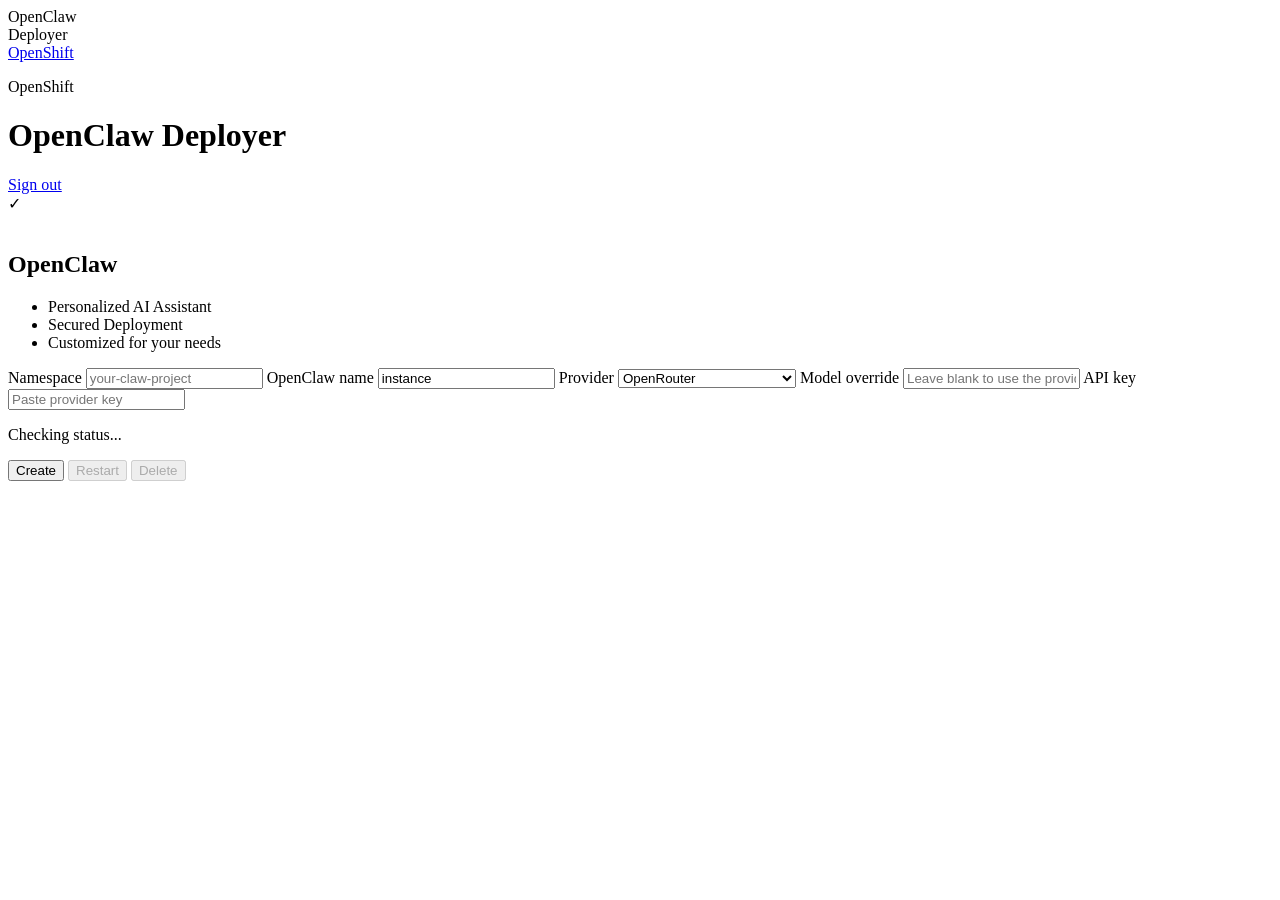
==== cmd/deployer/static/index.html @ 0b364ea1 "Initial commit Signed-off-by: sallyom <somalley@redhat.com>" ====
<!doctype html>
<html lang="en">
  <head>
    <meta charset="utf-8">
    <meta name="viewport" content="width=device-width, initial-scale=1">
    <title>OpenClaw Deployer</title>
    <link rel="icon" href="/static/favicon.svg" type="image/svg+xml">
    <link rel="stylesheet" href="/static/styles.css">
  </head>
  <body>
    <aside class="sidebar">
      <div class="brand">OpenClaw<br><span>Deployer</span></div>
      <nav>
        <a class="active" href="/">OpenShift</a>
      </nav>
    </aside>
    <main class="page">
      <header class="hero">
        <div>
          <p class="eyebrow">OpenShift</p>
          <h1>OpenClaw Deployer</h1>
        </div>
        <div class="account">
          <p class="user" id="user"></p>
          <a class="signout" href="/oauth/sign_out?rd=/">Sign out</a>
        </div>
      </header>

      <section class="grid">
        <article class="card" id="card">
          <div class="corner" id="corner">✓</div>
          <div class="product-summary">
            <div class="card-title">
              <img class="product-logo" src="/static/openclaw.svg" alt="" aria-hidden="true">
              <h2>OpenClaw</h2>
            </div>

            <ul class="features">
              <li>Personalized AI Assistant</li>
              <li>Secured Deployment</li>
              <li>Customized for your needs</li>
            </ul>
          </div>

          <div class="provision-panel">
            <form class="form" id="form">
              <label>
                Namespace
                <input id="namespace" name="namespace" required readonly autocomplete="off" placeholder="your-claw-project">
              </label>
              <label>
                OpenClaw name
                <input id="clawName" name="clawName" required autocomplete="off" value="instance">
              </label>
              <label>
                Provider
                <select id="provider" name="provider">
                  <option value="openrouter">OpenRouter</option>
                  <option value="openai">OpenAI</option>
                  <option value="google">Google Gemini</option>
                  <option value="google-vertex">Google Vertex AI (Gemini)</option>
                  <option value="anthropic">Anthropic</option>
                  <option value="anthropic-vertex">Google Vertex AI (Claude)</option>
                  <option value="xai">xAI</option>
                </select>
              </label>
              <label>
                Model override
                <input id="model" name="model" autocomplete="off" list="model-options" placeholder="Leave blank to use the provider default">
                <datalist id="model-options"></datalist>
              </label>
              <label id="gcp-project-row" hidden>
                GCP Project ID
                <input id="gcpProject" name="gcpProject" autocomplete="off" placeholder="your-project-id">
              </label>
              <label id="gcp-location-row" hidden>
                GCP region
                <input id="gcpLocation" name="gcpLocation" autocomplete="off" placeholder="us-east5">
              </label>
              <label id="api-key-row">
                <span id="credential-label">API key</span>
                <input id="apiKey" name="apiKey" type="password" autocomplete="off" spellcheck="false" placeholder="Paste provider key">
                <textarea id="gcpCredentials" name="gcpCredentials" class="credential-json" autocomplete="off" spellcheck="false" rows="6" placeholder="Paste your service account JSON key" hidden></textarea>
              </label>
            </form>

            <p class="status" id="status">Checking status...</p>
            <div class="running" id="running" hidden>
              <h3>Your OpenClaws</h3>
              <div class="claw-list" id="claw-list"></div>
            </div>

            <div class="actions">
              <button id="provision" type="button">Create</button>
              <button id="restart" type="button" class="secondary" disabled>Restart</button>
              <button id="delete" type="button" class="danger" disabled>Delete</button>
            </div>
          </div>
        </article>
      </section>
    </main>
    <script src="/static/app.js"></script>
  </body>
</html>
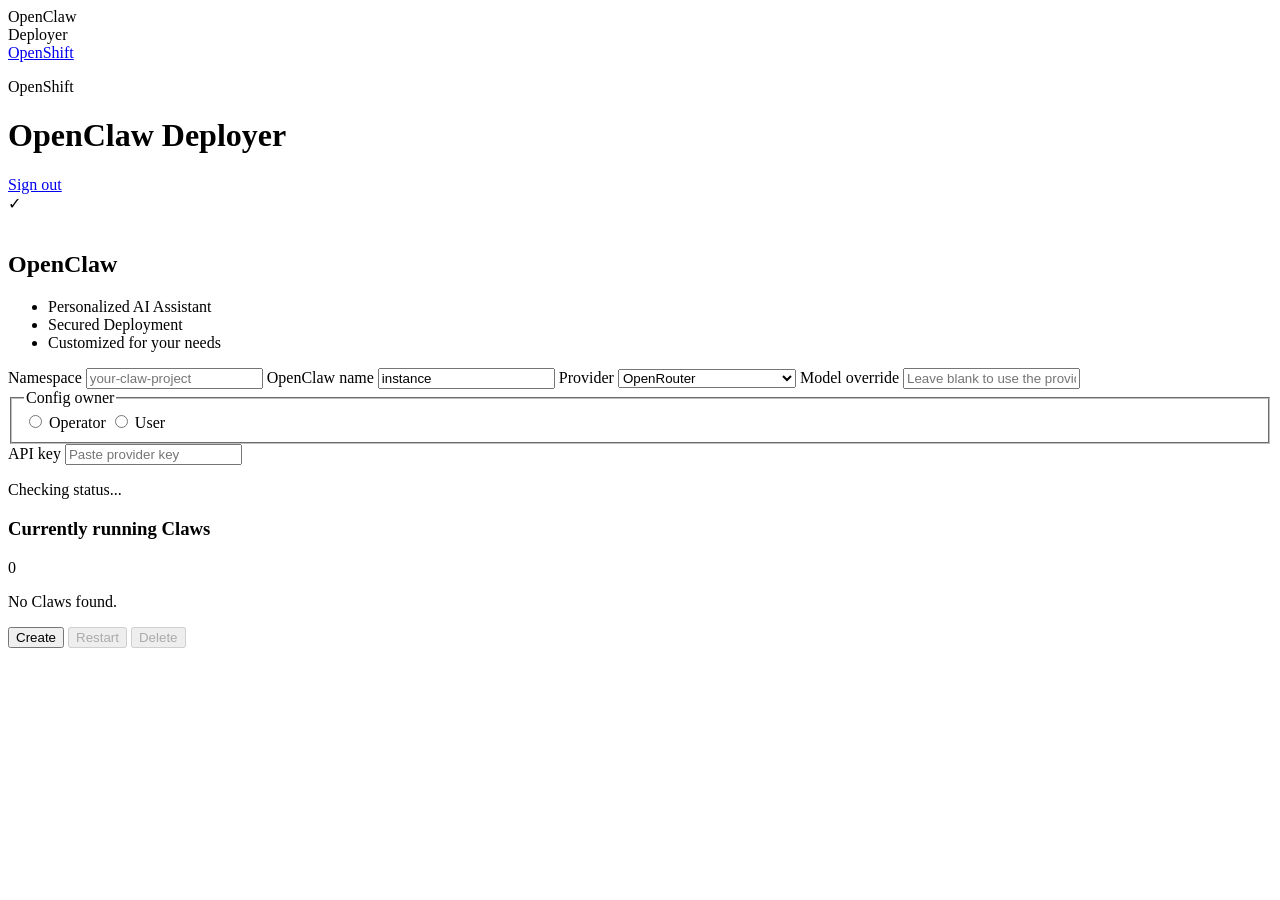
==== commit f6b61ed4: "fixes Signed-off-by: sallyom <somalley@redhat.com>" ====
--- a/cmd/deployer/static/index.html
+++ b/cmd/deployer/static/index.html
@@ -46,7 +46,8 @@
             <form class="form" id="form">
               <label>
                 Namespace
-                <input id="namespace" name="namespace" required readonly autocomplete="off" placeholder="your-claw-project">
+                <input id="namespace" name="namespace" required list="namespace-options" autocomplete="off" placeholder="your-claw-project">
+                <datalist id="namespace-options"></datalist>
               </label>
               <label>
                 OpenClaw name
@@ -69,6 +70,19 @@
                 <input id="model" name="model" autocomplete="off" list="model-options" placeholder="Leave blank to use the provider default">
                 <datalist id="model-options"></datalist>
               </label>
+              <fieldset class="field-group">
+                <legend>Config owner</legend>
+                <div class="segmented">
+                  <label>
+                    <input type="radio" name="management" value="operator">
+                    <span>Operator</span>
+                  </label>
+                  <label>
+                    <input type="radio" name="management" value="user">
+                    <span>User</span>
+                  </label>
+                </div>
+              </fieldset>
               <label id="gcp-project-row" hidden>
                 GCP Project ID
                 <input id="gcpProject" name="gcpProject" autocomplete="off" placeholder="your-project-id">
@@ -85,8 +99,12 @@
             </form>
 
             <p class="status" id="status">Checking status...</p>
-            <div class="running" id="running" hidden>
-              <h3>Your OpenClaws</h3>
+            <div class="running" id="running">
+              <div class="running-header">
+                <h3>Currently running Claws</h3>
+                <span id="running-count">0</span>
+              </div>
+              <p class="empty-state" id="running-empty">No Claws found.</p>
               <div class="claw-list" id="claw-list"></div>
             </div>
 
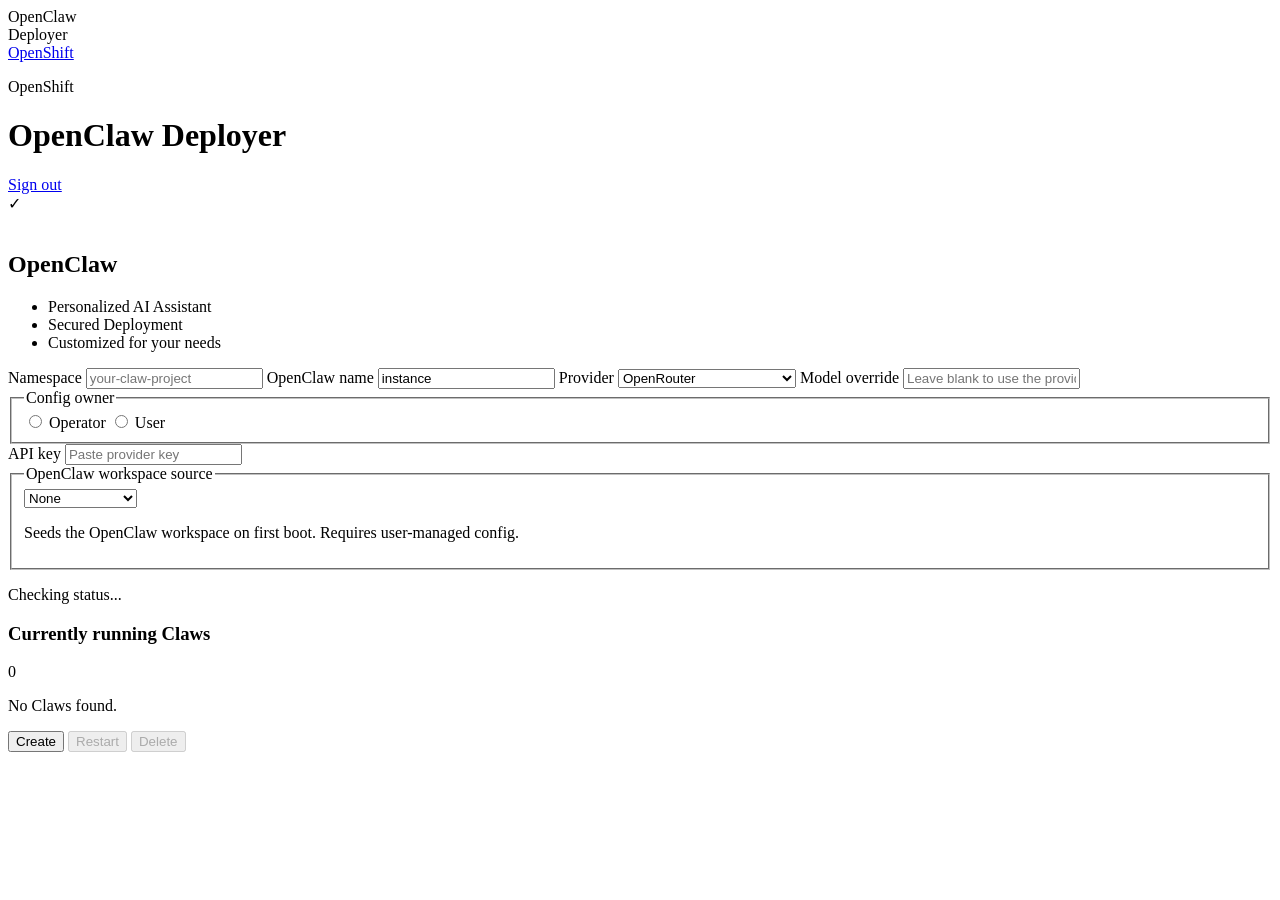
==== commit a4ebecfe: "various dashboard updates and deployer fixes Signed-off-by: sallyom <somalley@redhat.com>" ====
--- a/cmd/deployer/static/index.html
+++ b/cmd/deployer/static/index.html
@@ -96,6 +96,43 @@
                 <input id="apiKey" name="apiKey" type="password" autocomplete="off" spellcheck="false" placeholder="Paste provider key">
                 <textarea id="gcpCredentials" name="gcpCredentials" class="credential-json" autocomplete="off" spellcheck="false" rows="6" placeholder="Paste your service account JSON key" hidden></textarea>
               </label>
+              <fieldset class="field-group" id="filesystem-source-group">
+                <legend>OpenClaw workspace source</legend>
+                <select id="filesystemSource" name="filesystemSource" aria-label="OpenClaw workspace source">
+                  <option value="">None</option>
+                  <option value="git">Git repository</option>
+                  <option value="upload">Upload a folder</option>
+                </select>
+                <p class="field-hint" id="filesystem-source-hint">Seeds the OpenClaw workspace on first boot. Requires user-managed config.</p>
+                <details class="field-note" id="workspace-source-help" hidden>
+                  <summary>What to provide</summary>
+                  <p>A directory tree that seeds the Claw's OpenClaw home (<code>~/.openclaw</code>, on its persistent volume). It is applied once on first boot; edits made later inside the running Claw are preserved.</p>
+                  <ul>
+                    <li><code>workspace-main/</code> → the agent workspace (<code>~/.openclaw/workspace/</code>): e.g. <code>AGENTS.md</code>, <code>SOUL.md</code>, <code>memory/</code>, <code>skills/</code></li>
+                    <li><code>openclaw.json</code> → merged into the Claw's effective config (not copied as a workspace file)</li>
+                    <li>any other top-level folder → copied under <code>~/.openclaw/</code> (e.g. <code>skills/</code> → <code>~/.openclaw/skills/</code>)</li>
+                  </ul>
+                  <p>For Git, the repository root is used, or the subpath you set below.</p>
+                  <p>Full layout reference and examples: <a href="https://github.com/redhat-et/claw-collections" target="_blank" rel="noopener noreferrer">redhat-et/claw-collections</a>.</p>
+                </details>
+                <label id="git-url-row" hidden>
+                  Git URL
+                  <input id="gitURL" name="gitURL" autocomplete="off" placeholder="https://github.com/org/repo.git">
+                </label>
+                <label id="git-ref-row" hidden>
+                  Git ref (optional)
+                  <input id="gitRef" name="gitRef" autocomplete="off" placeholder="main">
+                </label>
+                <label id="git-path-row" hidden>
+                  Path in repo (optional)
+                  <input id="gitPath" name="gitPath" autocomplete="off" placeholder="agents/">
+                </label>
+                <label id="upload-row" hidden>
+                  Folder to seed
+                  <input id="agentFiles" name="agentFiles" type="file" webkitdirectory multiple>
+                  <span class="field-hint">Pick a folder (for example with <code>workspace-main/</code>, <code>skills/</code>, <code>openclaw.json</code>). It is packaged and uploaded on Create.</span>
+                </label>
+              </fieldset>
             </form>
 
             <p class="status" id="status">Checking status...</p>
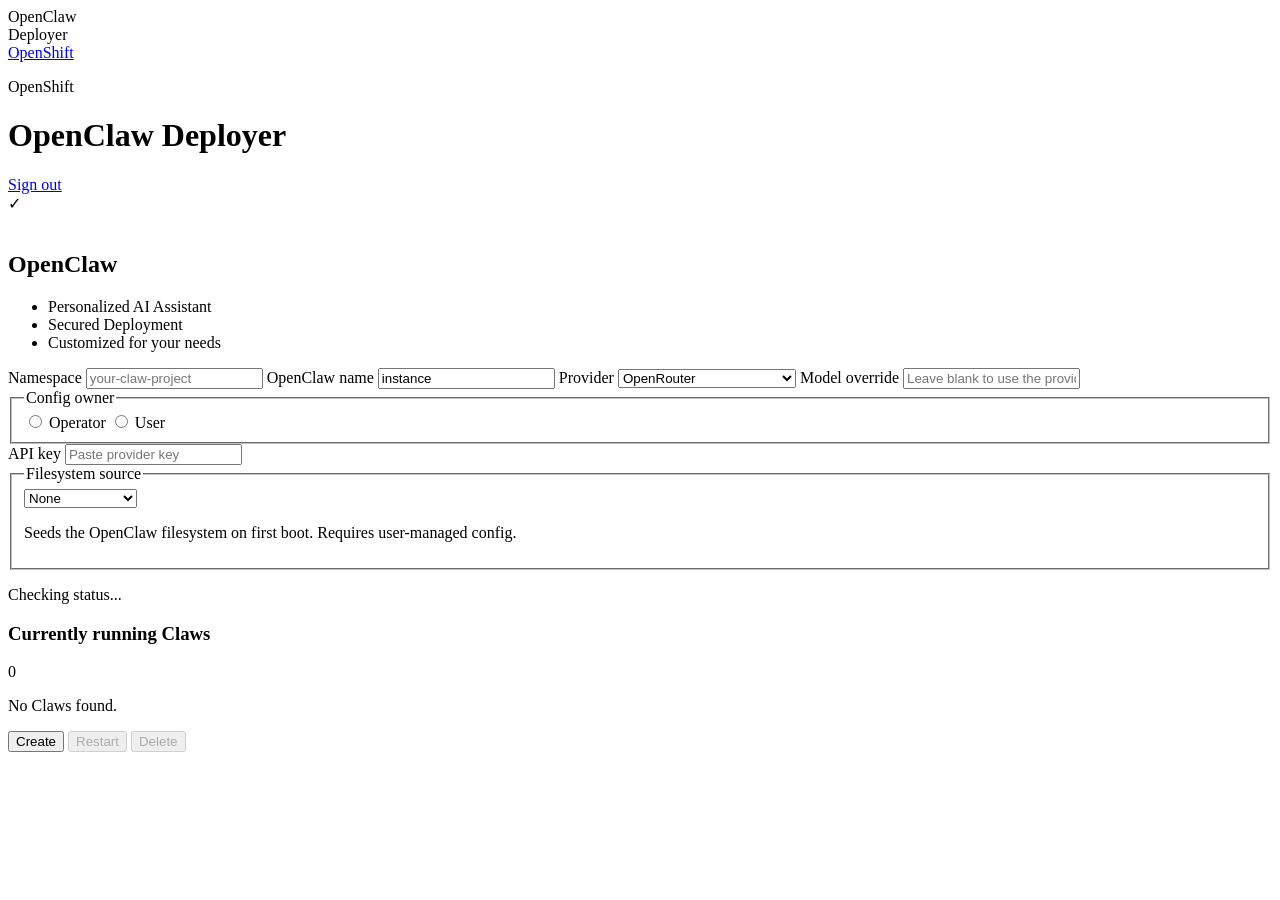
==== commit 4e978f80: "various dashboard updates and deployer fixes Signed-off-by: sallyom <somalley@redhat.com>" ====
--- a/cmd/deployer/static/index.html
+++ b/cmd/deployer/static/index.html
@@ -97,24 +97,13 @@
                 <textarea id="gcpCredentials" name="gcpCredentials" class="credential-json" autocomplete="off" spellcheck="false" rows="6" placeholder="Paste your service account JSON key" hidden></textarea>
               </label>
               <fieldset class="field-group" id="filesystem-source-group">
-                <legend>OpenClaw workspace source</legend>
-                <select id="filesystemSource" name="filesystemSource" aria-label="OpenClaw workspace source">
+                <legend>Filesystem source</legend>
+                <select id="filesystemSource" name="filesystemSource" aria-label="Filesystem source">
                   <option value="">None</option>
                   <option value="git">Git repository</option>
                   <option value="upload">Upload a folder</option>
                 </select>
-                <p class="field-hint" id="filesystem-source-hint">Seeds the OpenClaw workspace on first boot. Requires user-managed config.</p>
-                <details class="field-note" id="workspace-source-help" hidden>
-                  <summary>What to provide</summary>
-                  <p>A directory tree that seeds the Claw's OpenClaw home (<code>~/.openclaw</code>, on its persistent volume). It is applied once on first boot; edits made later inside the running Claw are preserved.</p>
-                  <ul>
-                    <li><code>workspace-main/</code> → the agent workspace (<code>~/.openclaw/workspace/</code>): e.g. <code>AGENTS.md</code>, <code>SOUL.md</code>, <code>memory/</code>, <code>skills/</code></li>
-                    <li><code>openclaw.json</code> → merged into the Claw's effective config (not copied as a workspace file)</li>
-                    <li>any other top-level folder → copied under <code>~/.openclaw/</code> (e.g. <code>skills/</code> → <code>~/.openclaw/skills/</code>)</li>
-                  </ul>
-                  <p>For Git, the repository root is used, or the subpath you set below.</p>
-                  <p>Full layout reference and examples: <a href="https://github.com/redhat-et/claw-collections" target="_blank" rel="noopener noreferrer">redhat-et/claw-collections</a>.</p>
-                </details>
+                <p class="field-hint" id="filesystem-source-hint">Seeds the OpenClaw filesystem on first boot. Requires user-managed config.</p>
                 <label id="git-url-row" hidden>
                   Git URL
                   <input id="gitURL" name="gitURL" autocomplete="off" placeholder="https://github.com/org/repo.git">
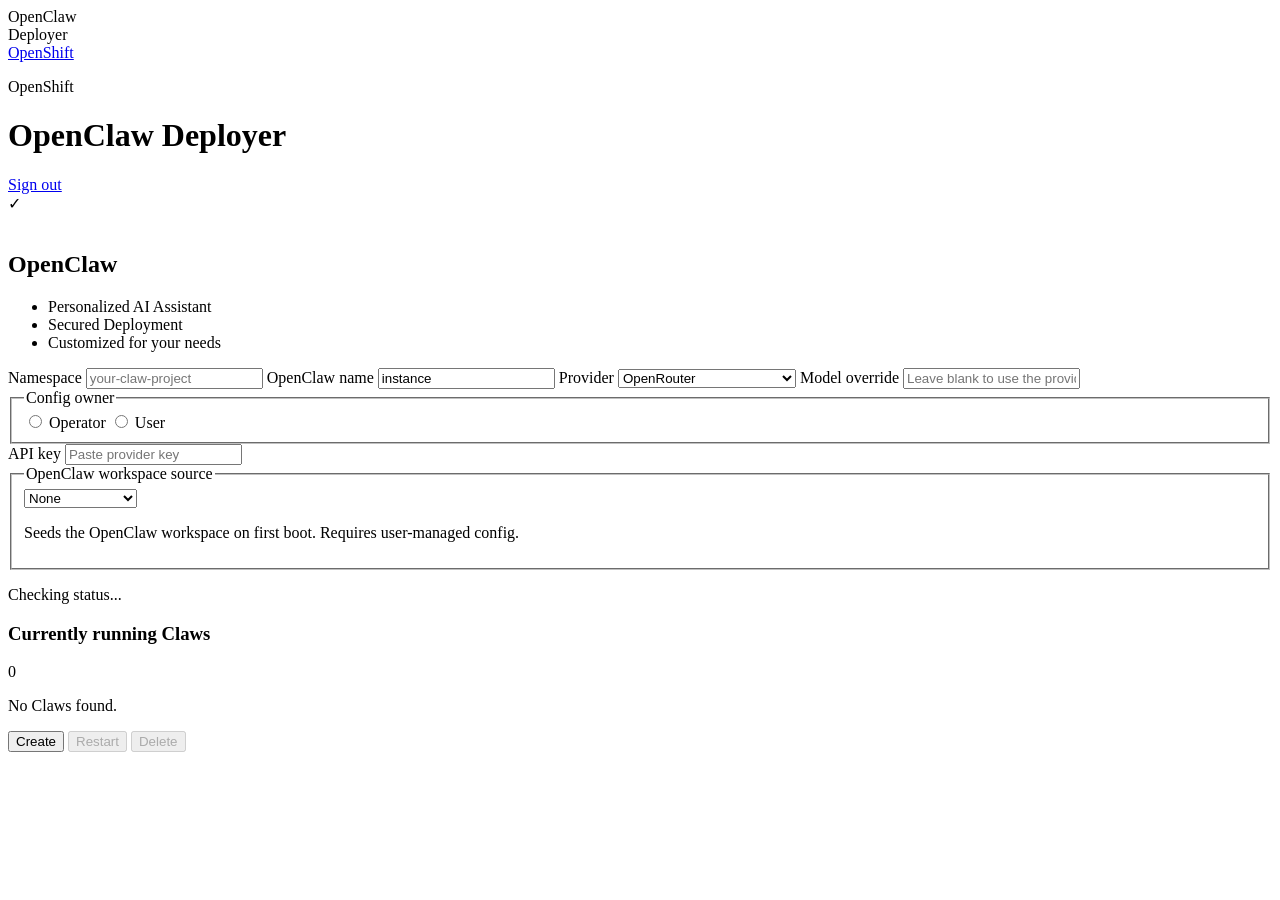
==== commit f3d365a7: "Merge pull request #1 from redhat-et/fixes fixes" ====
--- a/cmd/deployer/static/index.html
+++ b/cmd/deployer/static/index.html
@@ -97,13 +97,24 @@
                 <textarea id="gcpCredentials" name="gcpCredentials" class="credential-json" autocomplete="off" spellcheck="false" rows="6" placeholder="Paste your service account JSON key" hidden></textarea>
               </label>
               <fieldset class="field-group" id="filesystem-source-group">
-                <legend>Filesystem source</legend>
-                <select id="filesystemSource" name="filesystemSource" aria-label="Filesystem source">
+                <legend>OpenClaw workspace source</legend>
+                <select id="filesystemSource" name="filesystemSource" aria-label="OpenClaw workspace source">
                   <option value="">None</option>
                   <option value="git">Git repository</option>
                   <option value="upload">Upload a folder</option>
                 </select>
-                <p class="field-hint" id="filesystem-source-hint">Seeds the OpenClaw filesystem on first boot. Requires user-managed config.</p>
+                <p class="field-hint" id="filesystem-source-hint">Seeds the OpenClaw workspace on first boot. Requires user-managed config.</p>
+                <details class="field-note" id="workspace-source-help" hidden>
+                  <summary>What to provide</summary>
+                  <p>A directory tree that seeds the Claw's OpenClaw home (<code>~/.openclaw</code>, on its persistent volume). It is applied once on first boot; edits made later inside the running Claw are preserved.</p>
+                  <ul>
+                    <li><code>workspace-main/</code> → the agent workspace (<code>~/.openclaw/workspace/</code>): e.g. <code>AGENTS.md</code>, <code>SOUL.md</code>, <code>memory/</code>, <code>skills/</code></li>
+                    <li><code>openclaw.json</code> → merged into the Claw's effective config (not copied as a workspace file)</li>
+                    <li>any other top-level folder → copied under <code>~/.openclaw/</code> (e.g. <code>skills/</code> → <code>~/.openclaw/skills/</code>)</li>
+                  </ul>
+                  <p>For Git, the repository root is used, or the subpath you set below.</p>
+                  <p>Full layout reference and examples: <a href="https://github.com/redhat-et/claw-collections" target="_blank" rel="noopener noreferrer">redhat-et/claw-collections</a>.</p>
+                </details>
                 <label id="git-url-row" hidden>
                   Git URL
                   <input id="gitURL" name="gitURL" autocomplete="off" placeholder="https://github.com/org/repo.git">
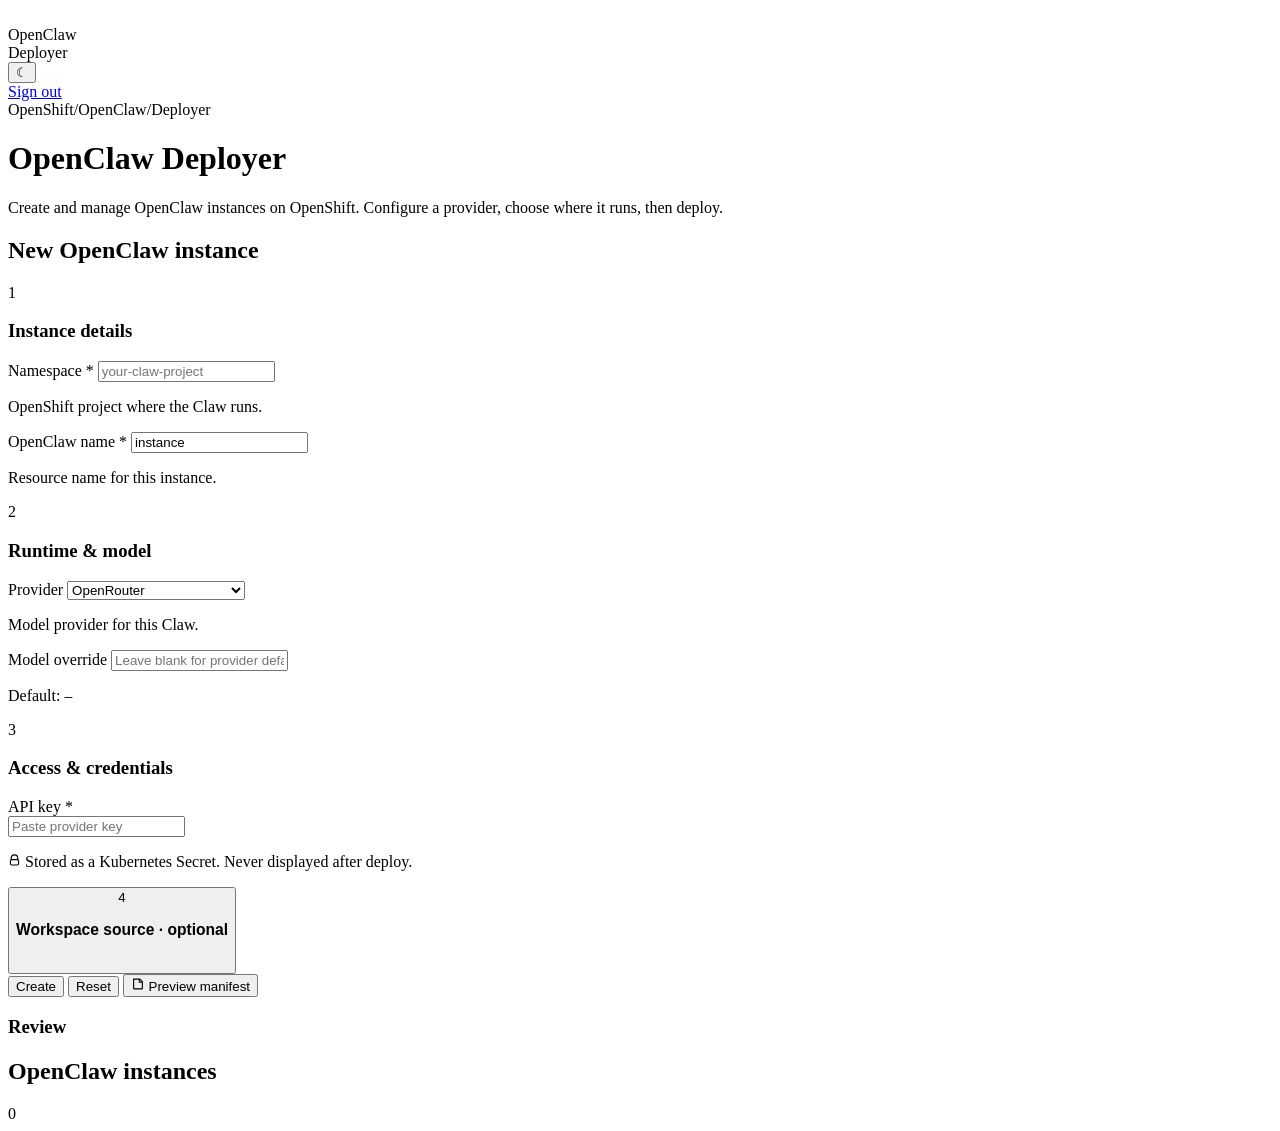
==== commit b85b0509: "deployer: rebuild dashboard markup in PatternFly/OpenShift layout Replace the sidebar + single-card " ====
--- a/cmd/deployer/static/index.html
+++ b/cmd/deployer/static/index.html
@@ -5,56 +5,80 @@
     <meta name="viewport" content="width=device-width, initial-scale=1">
     <title>OpenClaw Deployer</title>
     <link rel="icon" href="/static/favicon.svg" type="image/svg+xml">
+    <link rel="preconnect" href="https://fonts.googleapis.com">
+    <link rel="preconnect" href="https://fonts.gstatic.com" crossorigin>
+    <link href="https://fonts.googleapis.com/css2?family=Red+Hat+Display:wght@400;500;600;700&family=Red+Hat+Text:wght@400;500;600;700&family=Red+Hat+Mono:wght@400;500&display=swap" rel="stylesheet">
     <link rel="stylesheet" href="/static/styles.css">
   </head>
   <body>
-    <aside class="sidebar">
-      <div class="brand">OpenClaw<br><span>Deployer</span></div>
-      <nav>
-        <a class="active" href="/">OpenShift</a>
+    <header class="masthead">
+      <div class="masthead__brand">
+        <img class="masthead__logo" src="/static/openclaw.svg" alt="" aria-hidden="true">
+        <div>
+          <div class="masthead__title">OpenClaw</div>
+          <div class="masthead__sub">Deployer</div>
+        </div>
+      </div>
+      <div class="masthead__actions">
+        <button type="button" id="theme-toggle" class="theme-toggle" aria-label="Switch theme" title="Switch theme">☾</button>
+        <div class="user-block">
+          <div class="avatar" id="avatar" aria-hidden="true"></div>
+          <div class="user-meta">
+            <div class="user-name" id="user"></div>
+            <a class="signout" href="/oauth/sign_out?rd=/">Sign out</a>
+          </div>
+        </div>
+      </div>
+    </header>
+
+    <main class="page">
+      <nav class="breadcrumb" aria-label="Breadcrumb">
+        <span>OpenShift</span><span class="sep">/</span><span>OpenClaw</span><span class="sep">/</span><span class="current">Deployer</span>
       </nav>
-    </aside>
-    <main class="page">
-      <header class="hero">
-        <div>
-          <p class="eyebrow">OpenShift</p>
-          <h1>OpenClaw Deployer</h1>
-        </div>
-        <div class="account">
-          <p class="user" id="user"></p>
-          <a class="signout" href="/oauth/sign_out?rd=/">Sign out</a>
-        </div>
-      </header>
-
-      <section class="grid">
-        <article class="card" id="card">
-          <div class="corner" id="corner">✓</div>
-          <div class="product-summary">
-            <div class="card-title">
-              <img class="product-logo" src="/static/openclaw.svg" alt="" aria-hidden="true">
-              <h2>OpenClaw</h2>
-            </div>
-
-            <ul class="features">
-              <li>Personalized AI Assistant</li>
-              <li>Secured Deployment</li>
-              <li>Customized for your needs</li>
-            </ul>
-          </div>
-
-          <div class="provision-panel">
-            <form class="form" id="form">
-              <label>
-                Namespace
-                <input id="namespace" name="namespace" required list="namespace-options" autocomplete="off" placeholder="your-claw-project">
+
+      <div class="page-header">
+        <h1>OpenClaw Deployer</h1>
+        <p>Create and manage OpenClaw instances on OpenShift. Configure a provider, choose where it runs, then deploy.</p>
+      </div>
+
+      <div class="layout">
+        <section class="card">
+          <form class="form" id="form" autocomplete="off">
+            <div class="card__head">
+              <h2>New OpenClaw instance</h2>
+            </div>
+
+            <!-- Section 1 · Instance details -->
+            <div class="section__head">
+              <span class="section__num">1</span>
+              <h3 class="section__title">Instance details</h3>
+            </div>
+            <div class="section__body cols">
+              <div class="field">
+                <label for="namespace">Namespace <span class="req">*</span></label>
+                <input id="namespace" name="namespace" list="namespace-options" placeholder="your-claw-project" aria-describedby="hint-namespace">
                 <datalist id="namespace-options"></datalist>
-              </label>
-              <label>
-                OpenClaw name
-                <input id="clawName" name="clawName" required autocomplete="off" value="instance">
-              </label>
-              <label>
-                Provider
+                <p class="field__hint" id="hint-namespace">OpenShift project where the Claw runs.</p>
+                <p class="field__error" id="err-namespace" hidden></p>
+              </div>
+              <div class="field">
+                <label for="clawName">OpenClaw name <span class="req">*</span></label>
+                <input id="clawName" name="clawName" value="instance" aria-describedby="hint-clawName">
+                <p class="field__hint" id="hint-clawName">Resource name for this instance.</p>
+                <p class="field__error" id="err-clawName" hidden></p>
+              </div>
+            </div>
+
+            <div class="divider"></div>
+
+            <!-- Section 2 · Runtime & model -->
+            <div class="section__head">
+              <span class="section__num">2</span>
+              <h3 class="section__title">Runtime &amp; model</h3>
+            </div>
+            <div class="section__body cols">
+              <div class="field">
+                <label for="provider">Provider</label>
                 <select id="provider" name="provider">
                   <option value="openrouter">OpenRouter</option>
                   <option value="openai">OpenAI</option>
@@ -64,47 +88,75 @@
                   <option value="anthropic-vertex">Google Vertex AI (Claude)</option>
                   <option value="xai">xAI</option>
                 </select>
-              </label>
-              <label>
-                Model override
-                <input id="model" name="model" autocomplete="off" list="model-options" placeholder="Leave blank to use the provider default">
+                <p class="field__hint">Model provider for this Claw.</p>
+              </div>
+              <div class="field">
+                <label for="model">Model override</label>
+                <input id="model" name="model" list="model-options" placeholder="Leave blank for provider default" aria-describedby="hint-model">
                 <datalist id="model-options"></datalist>
-              </label>
-              <fieldset class="field-group">
-                <legend>Config owner</legend>
-                <div class="segmented">
-                  <label>
-                    <input type="radio" name="management" value="operator">
-                    <span>Operator</span>
-                  </label>
-                  <label>
-                    <input type="radio" name="management" value="user">
-                    <span>User</span>
-                  </label>
-                </div>
-              </fieldset>
-              <label id="gcp-project-row" hidden>
-                GCP Project ID
-                <input id="gcpProject" name="gcpProject" autocomplete="off" placeholder="your-project-id">
-              </label>
-              <label id="gcp-location-row" hidden>
-                GCP region
-                <input id="gcpLocation" name="gcpLocation" autocomplete="off" placeholder="us-east5">
-              </label>
-              <label id="api-key-row">
-                <span id="credential-label">API key</span>
-                <input id="apiKey" name="apiKey" type="password" autocomplete="off" spellcheck="false" placeholder="Paste provider key">
-                <textarea id="gcpCredentials" name="gcpCredentials" class="credential-json" autocomplete="off" spellcheck="false" rows="6" placeholder="Paste your service account JSON key" hidden></textarea>
-              </label>
-              <fieldset class="field-group" id="filesystem-source-group">
-                <legend>OpenClaw workspace source</legend>
-                <select id="filesystemSource" name="filesystemSource" aria-label="OpenClaw workspace source">
+                <p class="field__hint" id="hint-model">Default: <code id="default-model">—</code></p>
+              </div>
+            </div>
+
+            <div class="divider"></div>
+
+            <!-- Section 3 · Access & credentials -->
+            <div class="section__head">
+              <span class="section__num">3</span>
+              <h3 class="section__title">Access &amp; credentials</h3>
+            </div>
+            <div class="section__body">
+              <div class="vertex-box" id="vertex-box" hidden>
+                <div class="field">
+                  <label for="gcpProject">GCP Project ID <span class="req">*</span></label>
+                  <input id="gcpProject" name="gcpProject" placeholder="your-project-id">
+                  <p class="field__error" id="err-gcpProject" hidden></p>
+                </div>
+                <div class="field">
+                  <label for="gcpLocation">GCP region <span class="req">*</span></label>
+                  <input id="gcpLocation" name="gcpLocation" placeholder="us-east5">
+                  <p class="field__error" id="err-gcpLocation" hidden></p>
+                </div>
+              </div>
+
+              <div class="field">
+                <div class="cred-head">
+                  <label for="apiKey"><span id="credential-label">API key</span> <span class="req">*</span></label>
+                  <a id="vertex-guide" class="guide-link" hidden href="https://github.com/redhat-et/claw-project/blob/main/docs/deployer-guide.md#one-time-setup-your-vertex-service-account" target="_blank" rel="noopener noreferrer">
+                    <svg width="14" height="14" viewBox="0 0 16 16" fill="none" aria-hidden="true"><circle cx="8" cy="8" r="7" stroke="currentColor" stroke-width="1.4"/><path d="M8 7.3v4" stroke="currentColor" stroke-width="1.6" stroke-linecap="round"/><circle cx="8" cy="4.8" r="1" fill="currentColor"/></svg>
+                    Vertex setup guide
+                    <svg width="11" height="11" viewBox="0 0 16 16" fill="none" aria-hidden="true"><path d="M6 3h7v7M13 3L4 12" stroke="currentColor" stroke-width="1.5" stroke-linecap="round" stroke-linejoin="round"/></svg>
+                  </a>
+                </div>
+                <p class="field__hint" id="vertex-help" hidden>A one-time setup is required to create the service account. Follow the guide, then paste the JSON key below.</p>
+                <input id="apiKey" name="apiKey" type="password" spellcheck="false" placeholder="Paste provider key" aria-describedby="hint-credential">
+                <textarea id="gcpCredentials" name="gcpCredentials" rows="5" spellcheck="false" placeholder="Paste your service account JSON key" hidden></textarea>
+                <p class="field__hint lock" id="hint-credential">
+                  <svg width="13" height="13" viewBox="0 0 16 16" fill="none" aria-hidden="true"><path d="M4 7V5a4 4 0 0 1 8 0v2" stroke="currentColor" stroke-width="1.4"/><rect x="3" y="7" width="10" height="6.5" rx="1.5" stroke="currentColor" stroke-width="1.4"/></svg>
+                  Stored as a Kubernetes Secret. Never displayed after deploy.
+                </p>
+                <p class="field__error" id="err-credential" hidden></p>
+              </div>
+            </div>
+
+            <div class="divider"></div>
+
+            <!-- Section 4 · Workspace source (optional / advanced) -->
+            <button type="button" class="advanced-toggle" id="advanced-toggle" aria-expanded="false" aria-controls="advanced-body">
+              <span class="section__num">4</span>
+              <h3 class="section__title">Workspace source <span class="optional">· optional</span></h3>
+              <svg class="caret" id="advanced-caret" width="14" height="14" viewBox="0 0 12 12" aria-hidden="true"><path d="M2 4l4 4 4-4" fill="none" stroke="var(--text-muted)" stroke-width="1.6" stroke-linecap="round"/></svg>
+            </button>
+            <div class="advanced-body" id="advanced-body" hidden>
+              <div class="field">
+                <label for="filesystemSource">OpenClaw workspace source</label>
+                <select id="filesystemSource" name="filesystemSource" style="max-width:320px;">
                   <option value="">None</option>
                   <option value="git">Git repository</option>
                   <option value="upload">Upload a folder</option>
                 </select>
-                <p class="field-hint" id="filesystem-source-hint">Seeds the OpenClaw workspace on first boot. Requires user-managed config.</p>
-                <details class="field-note" id="workspace-source-help" hidden>
+                <p class="field__hint" id="filesystem-source-hint">Optionally seed the OpenClaw workspace on first boot from a Git repository or an uploaded folder. Selecting a source switches the instance to user-managed config.</p>
+                <details class="field__hint" id="workspace-source-help" hidden>
                   <summary>What to provide</summary>
                   <p>A directory tree that seeds the Claw's OpenClaw home (<code>~/.openclaw</code>, on its persistent volume). It is applied once on first boot; edits made later inside the running Claw are preserved.</p>
                   <ul>
@@ -115,45 +167,78 @@
                   <p>For Git, the repository root is used, or the subpath you set below.</p>
                   <p>Full layout reference and examples: <a href="https://github.com/redhat-et/claw-collections" target="_blank" rel="noopener noreferrer">redhat-et/claw-collections</a>.</p>
                 </details>
-                <label id="git-url-row" hidden>
-                  Git URL
-                  <input id="gitURL" name="gitURL" autocomplete="off" placeholder="https://github.com/org/repo.git">
-                </label>
-                <label id="git-ref-row" hidden>
-                  Git ref (optional)
-                  <input id="gitRef" name="gitRef" autocomplete="off" placeholder="main">
-                </label>
-                <label id="git-path-row" hidden>
-                  Path in repo (optional)
-                  <input id="gitPath" name="gitPath" autocomplete="off" placeholder="agents/">
-                </label>
-                <label id="upload-row" hidden>
-                  Folder to seed
+              </div>
+              <div class="source-box" id="git-box" hidden>
+                <div class="field">
+                  <label for="gitURL">Git URL <span class="req">*</span></label>
+                  <input id="gitURL" name="gitURL" placeholder="https://github.com/org/repo.git">
+                  <p class="field__error" id="err-gitURL" hidden></p>
+                </div>
+                <div class="git-cols">
+                  <div class="field">
+                    <label for="gitRef">Git ref <span class="muted">(optional)</span></label>
+                    <input id="gitRef" name="gitRef" placeholder="main">
+                  </div>
+                  <div class="field">
+                    <label for="gitPath">Path in repo <span class="muted">(optional)</span></label>
+                    <input id="gitPath" name="gitPath" placeholder="agents/">
+                  </div>
+                </div>
+              </div>
+              <div class="source-box" id="upload-box" hidden>
+                <div class="field">
+                  <label for="agentFiles">Folder to seed</label>
                   <input id="agentFiles" name="agentFiles" type="file" webkitdirectory multiple>
-                  <span class="field-hint">Pick a folder (for example with <code>workspace-main/</code>, <code>skills/</code>, <code>openclaw.json</code>). It is packaged and uploaded on Create.</span>
-                </label>
-              </fieldset>
-            </form>
-
-            <p class="status" id="status">Checking status...</p>
-            <div class="running" id="running">
-              <div class="running-header">
-                <h3>Currently running Claws</h3>
-                <span id="running-count">0</span>
-              </div>
-              <p class="empty-state" id="running-empty">No Claws found.</p>
-              <div class="claw-list" id="claw-list"></div>
-            </div>
-
-            <div class="actions">
-              <button id="provision" type="button">Create</button>
-              <button id="restart" type="button" class="secondary" disabled>Restart</button>
-              <button id="delete" type="button" class="danger" disabled>Delete</button>
-            </div>
+                  <p class="field__hint">Pick a folder (for example with <code>workspace-main/</code>, <code>skills/</code>, <code>openclaw.json</code>). It is packaged and uploaded on Create.</p>
+                  <p class="upload-ok" id="upload-name" hidden></p>
+                </div>
+              </div>
+            </div>
+
+            <!-- Sticky action footer -->
+            <div class="footer">
+              <button type="button" id="provision" class="btn btn--primary">Create</button>
+              <button type="button" id="reset" class="btn">Reset</button>
+              <button type="button" id="preview-open" class="btn btn--link btn--manifest">
+                <svg width="14" height="14" viewBox="0 0 16 16" fill="none" aria-hidden="true"><path d="M3 2.5h7l3 3V13a.5.5 0 0 1-.5.5h-9A.5.5 0 0 1 3 13z" stroke="currentColor" stroke-width="1.3"/><path d="M9.5 2.5v3.5H13" stroke="currentColor" stroke-width="1.3"/></svg>
+                Preview manifest
+              </button>
+            </div>
+          </form>
+        </section>
+
+        <aside class="aside">
+          <div class="alert alert--info" id="alert" role="status" aria-live="polite"></div>
+          <div class="review">
+            <div class="review__head"><h3>Review</h3></div>
+            <dl id="review-list"></dl>
           </div>
-        </article>
+        </aside>
+      </div>
+
+      <section class="instances" id="instances">
+        <div class="instances__head">
+          <h2>OpenClaw instances</h2>
+          <span class="count-badge" id="instances-count">0</span>
+        </div>
+        <div id="instances-body"></div>
       </section>
     </main>
+
+    <div class="modal-overlay" id="preview-overlay" hidden>
+      <div class="modal" role="dialog" aria-modal="true" aria-label="Manifest preview" id="preview-dialog">
+        <div class="modal__head">
+          <h3>Manifest preview · Claw</h3>
+          <button type="button" class="modal__close" id="preview-close" aria-label="Close">×</button>
+        </div>
+        <div class="modal__body"><pre id="preview-yaml"></pre></div>
+        <div class="modal__foot">
+          <button type="button" class="btn btn--primary" id="copy-yaml">Copy YAML</button>
+          <button type="button" class="btn" id="preview-close-2">Close</button>
+        </div>
+      </div>
+    </div>
+
     <script src="/static/app.js"></script>
   </body>
 </html>
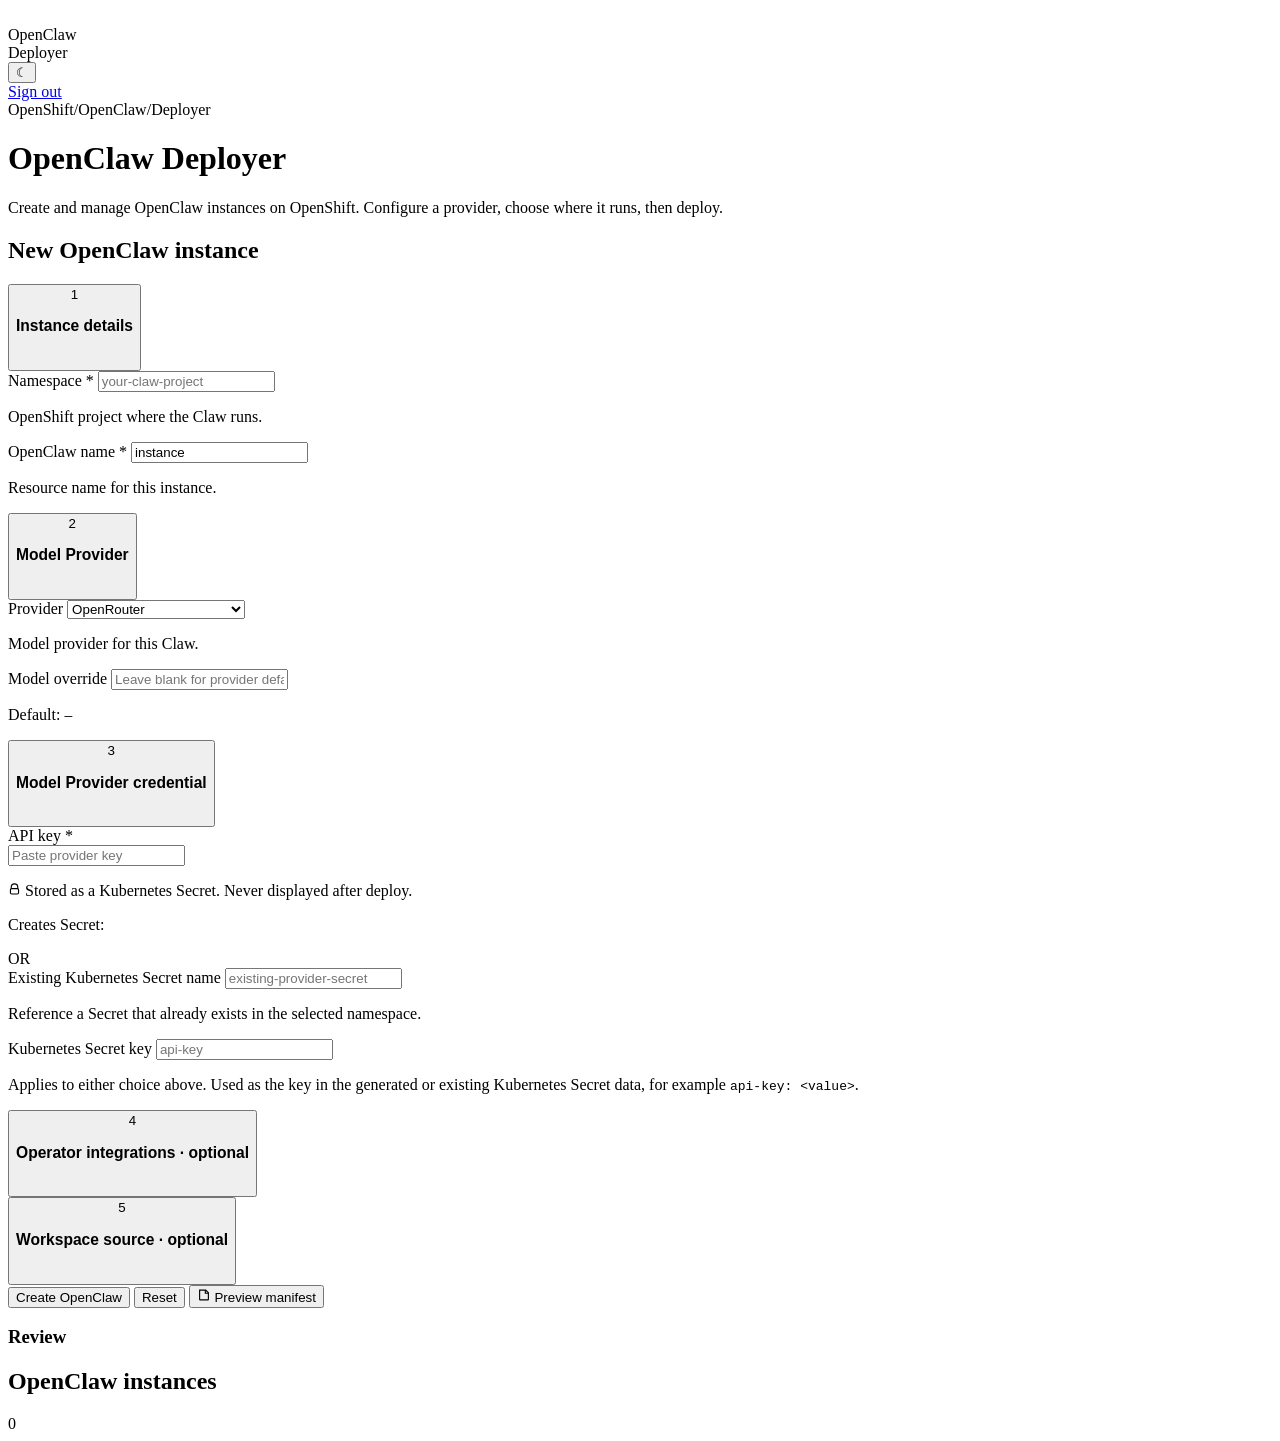
==== commit 556f1c3e: "Improve deployer onboarding credentials UI" ====
--- a/cmd/deployer/static/index.html
+++ b/cmd/deployer/static/index.html
@@ -49,11 +49,12 @@
             </div>
 
             <!-- Section 1 · Instance details -->
-            <div class="section__head">
+            <button type="button" class="advanced-toggle section-toggle" id="details-toggle" aria-expanded="true" aria-controls="details-body">
               <span class="section__num">1</span>
               <h3 class="section__title">Instance details</h3>
-            </div>
-            <div class="section__body cols">
+              <svg class="caret open" id="details-caret" width="14" height="14" viewBox="0 0 12 12" aria-hidden="true"><path d="M2 4l4 4 4-4" fill="none" stroke="var(--text-muted)" stroke-width="1.6" stroke-linecap="round"/></svg>
+            </button>
+            <div class="section__body cols" id="details-body">
               <div class="field">
                 <label for="namespace">Namespace <span class="req">*</span></label>
                 <input id="namespace" name="namespace" list="namespace-options" placeholder="your-claw-project" aria-describedby="hint-namespace">
@@ -71,12 +72,13 @@
 
             <div class="divider"></div>
 
-            <!-- Section 2 · Runtime & model -->
-            <div class="section__head">
+            <!-- Section 2 · Model provider -->
+            <button type="button" class="advanced-toggle section-toggle" id="provider-toggle" aria-expanded="true" aria-controls="provider-body">
               <span class="section__num">2</span>
-              <h3 class="section__title">Runtime &amp; model</h3>
-            </div>
-            <div class="section__body cols">
+              <h3 class="section__title">Model Provider</h3>
+              <svg class="caret open" id="provider-caret" width="14" height="14" viewBox="0 0 12 12" aria-hidden="true"><path d="M2 4l4 4 4-4" fill="none" stroke="var(--text-muted)" stroke-width="1.6" stroke-linecap="round"/></svg>
+            </button>
+            <div class="section__body cols" id="provider-body">
               <div class="field">
                 <label for="provider">Provider</label>
                 <select id="provider" name="provider">
@@ -100,12 +102,13 @@
 
             <div class="divider"></div>
 
-            <!-- Section 3 · Access & credentials -->
-            <div class="section__head">
+            <!-- Section 3 · Model provider credential -->
+            <button type="button" class="advanced-toggle section-toggle" id="credential-toggle" aria-expanded="true" aria-controls="credential-body">
               <span class="section__num">3</span>
-              <h3 class="section__title">Access &amp; credentials</h3>
-            </div>
-            <div class="section__body">
+              <h3 class="section__title">Model Provider credential</h3>
+              <svg class="caret open" id="credential-caret" width="14" height="14" viewBox="0 0 12 12" aria-hidden="true"><path d="M2 4l4 4 4-4" fill="none" stroke="var(--text-muted)" stroke-width="1.6" stroke-linecap="round"/></svg>
+            </button>
+            <div class="section__body" id="credential-body">
               <div class="vertex-box" id="vertex-box" hidden>
                 <div class="field">
                   <label for="gcpProject">GCP Project ID <span class="req">*</span></label>
@@ -119,31 +122,187 @@
                 </div>
               </div>
 
-              <div class="field">
-                <div class="cred-head">
-                  <label for="apiKey"><span id="credential-label">API key</span> <span class="req">*</span></label>
-                  <a id="vertex-guide" class="guide-link" hidden href="https://github.com/redhat-et/claw-project/blob/main/docs/deployer-guide.md#one-time-setup-your-vertex-service-account" target="_blank" rel="noopener noreferrer">
-                    <svg width="14" height="14" viewBox="0 0 16 16" fill="none" aria-hidden="true"><circle cx="8" cy="8" r="7" stroke="currentColor" stroke-width="1.4"/><path d="M8 7.3v4" stroke="currentColor" stroke-width="1.6" stroke-linecap="round"/><circle cx="8" cy="4.8" r="1" fill="currentColor"/></svg>
-                    Vertex setup guide
-                    <svg width="11" height="11" viewBox="0 0 16 16" fill="none" aria-hidden="true"><path d="M6 3h7v7M13 3L4 12" stroke="currentColor" stroke-width="1.5" stroke-linecap="round" stroke-linejoin="round"/></svg>
-                  </a>
-                </div>
-                <p class="field__hint" id="vertex-help" hidden>A one-time setup is required to create the service account. Follow the guide, then paste the JSON key below.</p>
-                <input id="apiKey" name="apiKey" type="password" spellcheck="false" placeholder="Paste provider key" aria-describedby="hint-credential">
-                <textarea id="gcpCredentials" name="gcpCredentials" rows="5" spellcheck="false" placeholder="Paste your service account JSON key" hidden></textarea>
-                <p class="field__hint lock" id="hint-credential">
-                  <svg width="13" height="13" viewBox="0 0 16 16" fill="none" aria-hidden="true"><path d="M4 7V5a4 4 0 0 1 8 0v2" stroke="currentColor" stroke-width="1.4"/><rect x="3" y="7" width="10" height="6.5" rx="1.5" stroke="currentColor" stroke-width="1.4"/></svg>
-                  Stored as a Kubernetes Secret. Never displayed after deploy.
-                </p>
-                <p class="field__error" id="err-credential" hidden></p>
-              </div>
+              <div class="credential-choice-grid">
+                <div class="credential-choice">
+                  <div class="cred-head">
+                    <label for="apiKey"><span id="credential-label">API key</span> <span class="req">*</span></label>
+                    <a id="vertex-guide" class="guide-link" hidden href="https://github.com/redhat-et/claw-project/blob/main/docs/deployer-guide.md#one-time-setup-your-vertex-service-account" target="_blank" rel="noopener noreferrer">
+                      <svg width="14" height="14" viewBox="0 0 16 16" fill="none" aria-hidden="true"><circle cx="8" cy="8" r="7" stroke="currentColor" stroke-width="1.4"/><path d="M8 7.3v4" stroke="currentColor" stroke-width="1.6" stroke-linecap="round"/><circle cx="8" cy="4.8" r="1" fill="currentColor"/></svg>
+                      Vertex setup guide
+                      <svg width="11" height="11" viewBox="0 0 16 16" fill="none" aria-hidden="true"><path d="M6 3h7v7M13 3L4 12" stroke="currentColor" stroke-width="1.5" stroke-linecap="round" stroke-linejoin="round"/></svg>
+                    </a>
+                  </div>
+                  <p class="field__hint" id="vertex-help" hidden>A one-time setup is required to create the service account. Follow the guide, then paste the JSON key below.</p>
+                  <input id="apiKey" name="apiKey" type="password" spellcheck="false" placeholder="Paste provider key" aria-describedby="hint-credential">
+                  <textarea id="gcpCredentials" name="gcpCredentials" rows="5" spellcheck="false" placeholder="Paste your service account JSON key" hidden></textarea>
+                  <p class="field__hint lock" id="hint-credential">
+                    <svg width="13" height="13" viewBox="0 0 16 16" fill="none" aria-hidden="true"><path d="M4 7V5a4 4 0 0 1 8 0v2" stroke="currentColor" stroke-width="1.4"/><rect x="3" y="7" width="10" height="6.5" rx="1.5" stroke="currentColor" stroke-width="1.4"/></svg>
+                    Stored as a Kubernetes Secret. Never displayed after deploy.
+                  </p>
+                  <p class="field__hint" id="secret-name-hint">Creates Secret: <code id="secret-name-preview"></code></p>
+                </div>
+                <div class="credential-choice-or" aria-hidden="true">OR</div>
+                <div class="credential-choice">
+                  <label for="secretName">Existing Kubernetes Secret name</label>
+                  <input id="secretName" name="secretName" placeholder="existing-provider-secret" aria-describedby="hint-secret-name">
+                  <p class="field__hint">Reference a Secret that already exists in the selected namespace.</p>
+                </div>
+              </div>
+              <div class="field credential-secret-key">
+                <label for="secretKey">Kubernetes Secret key</label>
+                <input id="secretKey" name="secretKey" placeholder="api-key" aria-describedby="hint-secret-name">
+                <p class="field__hint" id="hint-secret-name">Applies to either choice above. Used as the key in the generated or existing Kubernetes Secret data, for example <code>api-key: &lt;value&gt;</code>.</p>
+              </div>
+              <p class="field__error" id="err-credential" hidden></p>
             </div>
 
             <div class="divider"></div>
 
-            <!-- Section 4 · Workspace source (optional / advanced) -->
+            <!-- Section 4 · Operator integrations -->
+            <button type="button" class="advanced-toggle" id="integration-toggle" aria-expanded="false" aria-controls="integration-body">
+              <span class="section__num">4</span>
+              <h3 class="section__title">Operator integrations <span class="optional">· optional</span></h3>
+              <svg class="caret" id="integration-caret" width="14" height="14" viewBox="0 0 12 12" aria-hidden="true"><path d="M2 4l4 4 4-4" fill="none" stroke="var(--text-muted)" stroke-width="1.6" stroke-linecap="round"/></svg>
+            </button>
+            <div class="section__body advanced-body" id="integration-body" hidden>
+              <div class="integration-builder">
+                <div class="section__body cols integration-builder__cols">
+                  <div class="field">
+                    <label for="integrationType">Integration</label>
+                    <select id="integrationType" name="integrationType">
+                      <option value="channel-telegram">Telegram channel</option>
+                      <option value="channel-discord">Discord channel</option>
+                      <option value="channel-slack">Slack channel</option>
+                      <option value="github-pat">GitHub PAT</option>
+                      <option value="websearch-brave">Brave web search</option>
+                      <option value="websearch-tavily">Tavily web search</option>
+                      <option value="websearch-duckduckgo">DuckDuckGo web search</option>
+                      <option value="websearch-gemini">Gemini web search</option>
+                    </select>
+                    <p class="field__hint" id="integration-help">Maps directly to the operator's Claw spec.</p>
+                  </div>
+                  <div class="field" id="integration-name-field">
+                    <label for="integrationName">OpenClaw credential name</label>
+                    <input id="integrationName" name="integrationName" placeholder="telegram">
+                    <p class="field__hint">Optional for built-in integrations; required for custom credentials.</p>
+                  </div>
+                </div>
+
+                <div class="section__body integration-secret-fields" id="integration-secret-fields">
+                  <div class="credential-choice-grid">
+                    <div class="credential-choice">
+                      <label for="integrationSecretValue">Paste secret value</label>
+                      <input id="integrationSecretValue" name="integrationSecretValue" type="password" spellcheck="false" placeholder="Paste token or API key">
+                      <p class="field__hint">Creates a Kubernetes Secret for this integration.</p>
+                    </div>
+                    <div class="credential-choice-or" aria-hidden="true">OR</div>
+                    <div class="credential-choice">
+                      <label for="integrationSecretName">Existing Kubernetes Secret name</label>
+                      <input id="integrationSecretName" name="integrationSecretName" placeholder="my-secret">
+                      <p class="field__hint">Reference a Secret that already exists in the selected namespace.</p>
+                    </div>
+                  </div>
+                  <div class="field credential-secret-key">
+                    <label for="integrationSecretKey">Kubernetes Secret key</label>
+                    <input id="integrationSecretKey" name="integrationSecretKey" placeholder="api-key">
+                    <p class="field__hint">Applies to either choice above. Pasted values are stored in a Kubernetes Secret, then referenced by SecretRef.</p>
+                  </div>
+                </div>
+
+                <div class="section__body" id="integration-slack-fields" hidden>
+                  <div class="credential-choice-grid">
+                    <div class="credential-choice">
+                      <label for="integrationAppSecretValue">Slack app token</label>
+                      <input id="integrationAppSecretValue" name="integrationAppSecretValue" type="password" spellcheck="false" placeholder="xapp-...">
+                      <p class="field__hint">Creates or updates the app-token entry for Slack.</p>
+                    </div>
+                    <div class="credential-choice-or" aria-hidden="true">OR</div>
+                    <div class="credential-choice">
+                      <label for="integrationAppSecretName">Existing Kubernetes Secret name</label>
+                      <input id="integrationAppSecretName" name="integrationAppSecretName" placeholder="slack-tokens">
+                      <p class="field__hint">Reference a Secret that already exists in the selected namespace.</p>
+                    </div>
+                  </div>
+                  <div class="field credential-secret-key">
+                    <label for="integrationAppSecretKey">App token Kubernetes Secret key</label>
+                    <input id="integrationAppSecretKey" name="integrationAppSecretKey" placeholder="app-token">
+                    <p class="field__hint">Applies to either choice above. Pasted app tokens are stored in a Kubernetes Secret, then referenced by SecretRef.</p>
+                  </div>
+                </div>
+
+                <div class="section__body cols" id="integration-custom-fields" hidden>
+                  <div class="field">
+                    <label for="integrationCredentialType">Credential type</label>
+                    <select id="integrationCredentialType" name="integrationCredentialType">
+                      <option value="bearer">Bearer</option>
+                      <option value="apiKey">API key</option>
+                      <option value="pathToken">Path token</option>
+                      <option value="oauth2">OAuth2</option>
+                      <option value="gcp">GCP</option>
+                      <option value="none">Allowlist only</option>
+                      <option value="kubernetes">Kubernetes</option>
+                    </select>
+                  </div>
+                  <div class="field">
+                    <label for="integrationDomain">Domain</label>
+                    <input id="integrationDomain" name="integrationDomain" placeholder="api.example.com">
+                  </div>
+                  <div class="field">
+                    <label for="integrationProvider">Provider key <span class="muted">(optional)</span></label>
+                    <input id="integrationProvider" name="integrationProvider" placeholder="my-provider">
+                  </div>
+                  <div class="field">
+                    <label for="integrationHeader">API key header <span class="muted">(apiKey)</span></label>
+                    <input id="integrationHeader" name="integrationHeader" placeholder="Authorization">
+                  </div>
+                  <div class="field">
+                    <label for="integrationValuePrefix">Value prefix <span class="muted">(optional)</span></label>
+                    <input id="integrationValuePrefix" name="integrationValuePrefix" placeholder="Bearer ">
+                  </div>
+                  <div class="field">
+                    <label for="integrationPathPrefix">Path prefix <span class="muted">(pathToken)</span></label>
+                    <input id="integrationPathPrefix" name="integrationPathPrefix" placeholder="/bot">
+                  </div>
+                </div>
+
+                <div class="section__body cols" id="integration-typed-channel-config-field" hidden>
+                  <div class="field">
+                    <label for="integrationDmPolicy">DM policy</label>
+                    <select id="integrationDmPolicy" name="integrationDmPolicy">
+                      <option value="">Use operator default</option>
+                      <option value="open">Open</option>
+                      <option value="allowlist">Allowlist</option>
+                      <option value="pairing">Pairing</option>
+                      <option value="disabled">Disabled</option>
+                    </select>
+                    <p class="field__hint" id="integration-dm-policy-hint">Controls direct-message access for this channel.</p>
+                  </div>
+                  <div class="field">
+                    <label for="integrationAllowFrom">Allowed DM senders</label>
+                    <input id="integrationAllowFrom" name="integrationAllowFrom" placeholder="*">
+                    <p class="field__hint" id="integration-allow-from-hint">Comma-separated sender IDs, or <code>*</code> for everyone when policy is Open.</p>
+                  </div>
+                </div>
+
+                <div class="section__body" id="integration-channel-config-field">
+                  <div class="field">
+                    <label for="integrationChannelConfig">Channel config JSON <span class="muted">(optional)</span></label>
+                    <textarea id="integrationChannelConfig" name="integrationChannelConfig" rows="3" spellcheck="false" placeholder='{"dmPolicy":"allowlist","allowFrom":["12345"]}'></textarea>
+                  </div>
+                </div>
+
+                <div class="integration-actions">
+                  <button type="button" id="integration-add" class="btn">Add integration</button>
+                </div>
+              </div>
+              <div class="integration-list" id="integration-list"></div>
+            </div>
+
+            <div class="divider"></div>
+
+            <!-- Section 5 · Workspace source (optional / advanced) -->
             <button type="button" class="advanced-toggle" id="advanced-toggle" aria-expanded="false" aria-controls="advanced-body">
-              <span class="section__num">4</span>
+              <span class="section__num">5</span>
               <h3 class="section__title">Workspace source <span class="optional">· optional</span></h3>
               <svg class="caret" id="advanced-caret" width="14" height="14" viewBox="0 0 12 12" aria-hidden="true"><path d="M2 4l4 4 4-4" fill="none" stroke="var(--text-muted)" stroke-width="1.6" stroke-linecap="round"/></svg>
             </button>
@@ -164,7 +323,7 @@
                     <li><code>openclaw.json</code> → merged into the Claw's effective config (not copied as a workspace file)</li>
                     <li>any other top-level folder → copied under <code>~/.openclaw/</code> (e.g. <code>skills/</code> → <code>~/.openclaw/skills/</code>)</li>
                   </ul>
-                  <p>For Git, the repository root is used, or the subpath you set below.</p>
+                  <p>For Git, the repository root is used, or the subpath you set below. Private repositories use <code>spec.agentFiles.git.secretRef</code>.</p>
                   <p>Full layout reference and examples: <a href="https://github.com/redhat-et/claw-collections" target="_blank" rel="noopener noreferrer">redhat-et/claw-collections</a>.</p>
                 </details>
               </div>
@@ -182,6 +341,23 @@
                   <div class="field">
                     <label for="gitPath">Path in repo <span class="muted">(optional)</span></label>
                     <input id="gitPath" name="gitPath" placeholder="agents/">
+                  </div>
+                </div>
+                <div class="git-cols">
+                  <div class="field">
+                    <label for="gitSecretName">Git credentials Secret name <span class="muted">(optional)</span></label>
+                    <input id="gitSecretName" name="gitSecretName" placeholder="git-credentials">
+                    <p class="field__hint">Creates or references <code>spec.agentFiles.git.secretRef.name</code>. The Secret must contain <code>username</code> and <code>password</code>.</p>
+                  </div>
+                  <div class="field">
+                    <label for="gitUsername">Git username <span class="muted">(optional)</span></label>
+                    <input id="gitUsername" name="gitUsername" placeholder="git">
+                    <p class="field__hint">For GitHub PATs, use your GitHub username or <code>x-access-token</code>.</p>
+                  </div>
+                  <div class="field">
+                    <label for="gitPassword">GitHub PAT or Git password <span class="muted">(optional)</span></label>
+                    <input id="gitPassword" name="gitPassword" type="password" spellcheck="false" placeholder="Paste GitHub PAT">
+                    <p class="field__hint">Stored as the Secret <code>password</code> key when pasted.</p>
                   </div>
                 </div>
               </div>
@@ -197,7 +373,7 @@
 
             <!-- Sticky action footer -->
             <div class="footer">
-              <button type="button" id="provision" class="btn btn--primary">Create</button>
+              <button type="button" id="provision" class="btn btn--primary">Create OpenClaw</button>
               <button type="button" id="reset" class="btn">Reset</button>
               <button type="button" id="preview-open" class="btn btn--link btn--manifest">
                 <svg width="14" height="14" viewBox="0 0 16 16" fill="none" aria-hidden="true"><path d="M3 2.5h7l3 3V13a.5.5 0 0 1-.5.5h-9A.5.5 0 0 1 3 13z" stroke="currentColor" stroke-width="1.3"/><path d="M9.5 2.5v3.5H13" stroke="currentColor" stroke-width="1.3"/></svg>
